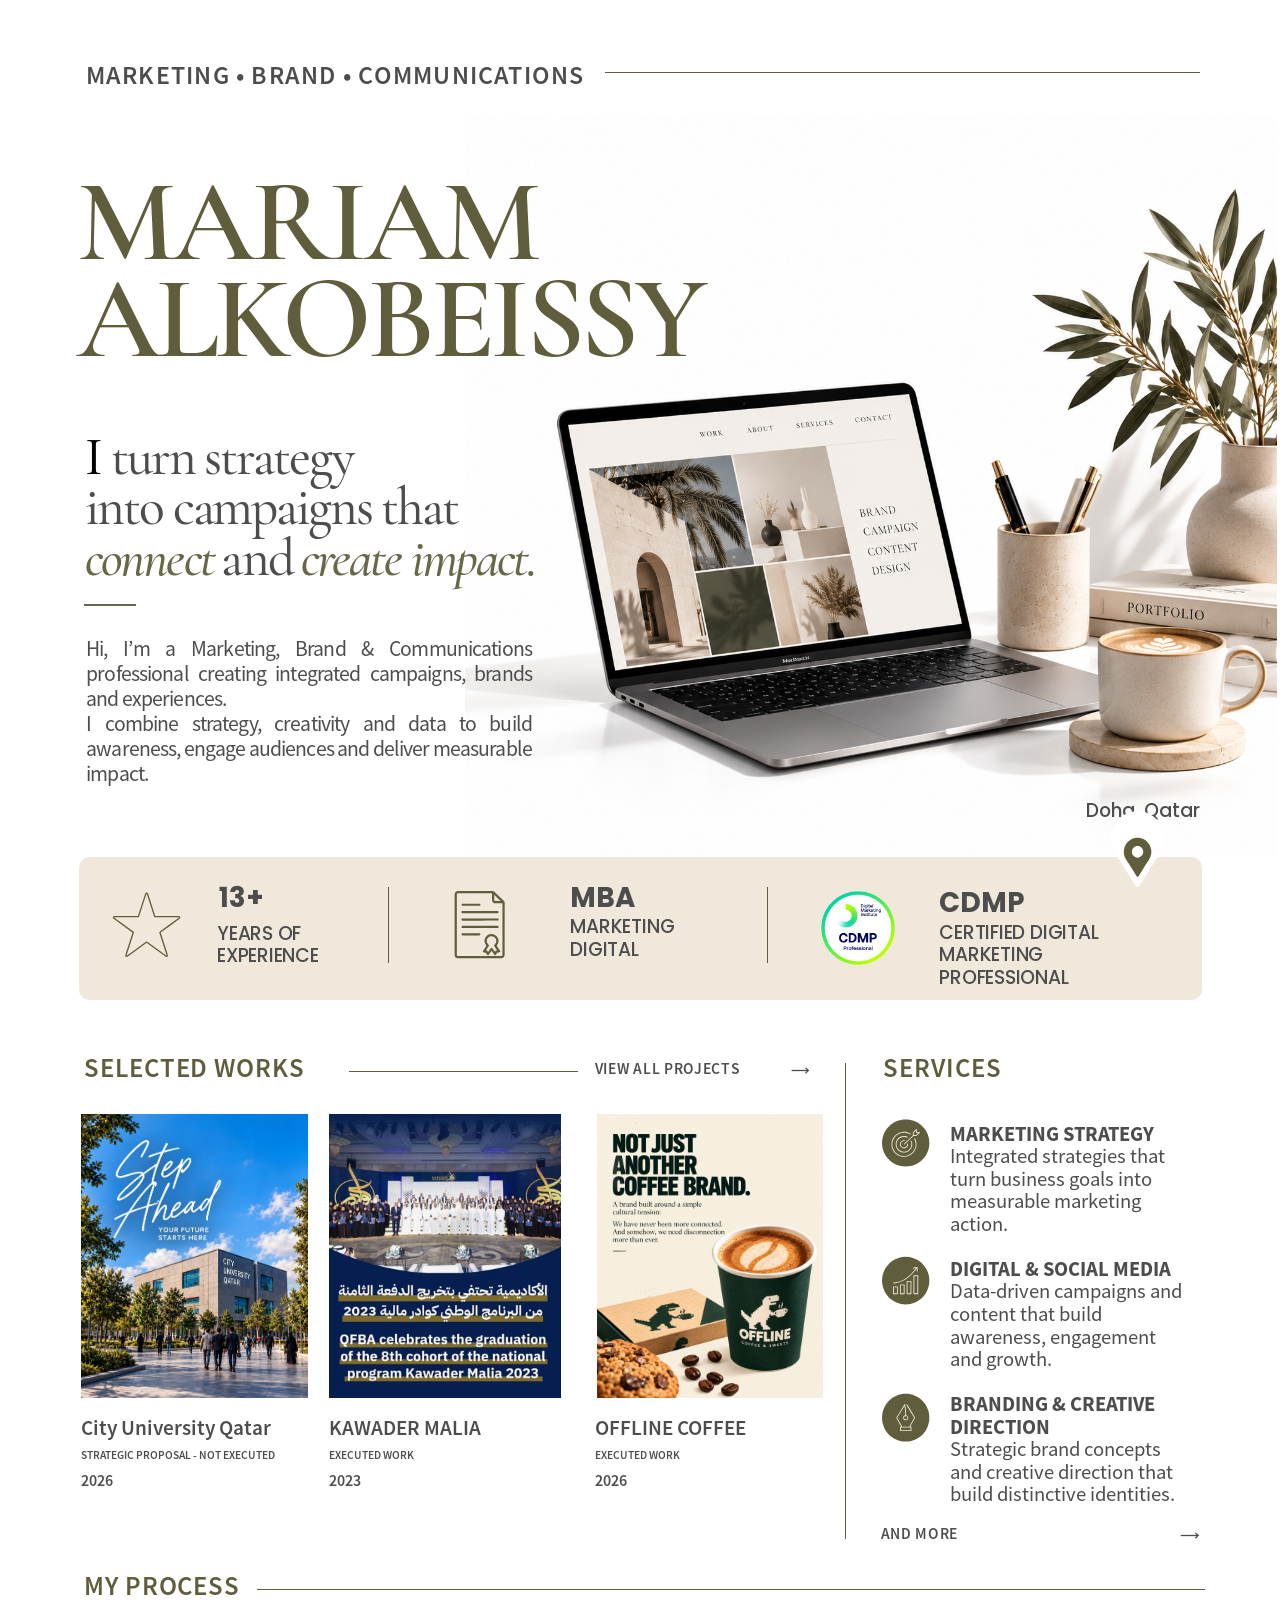
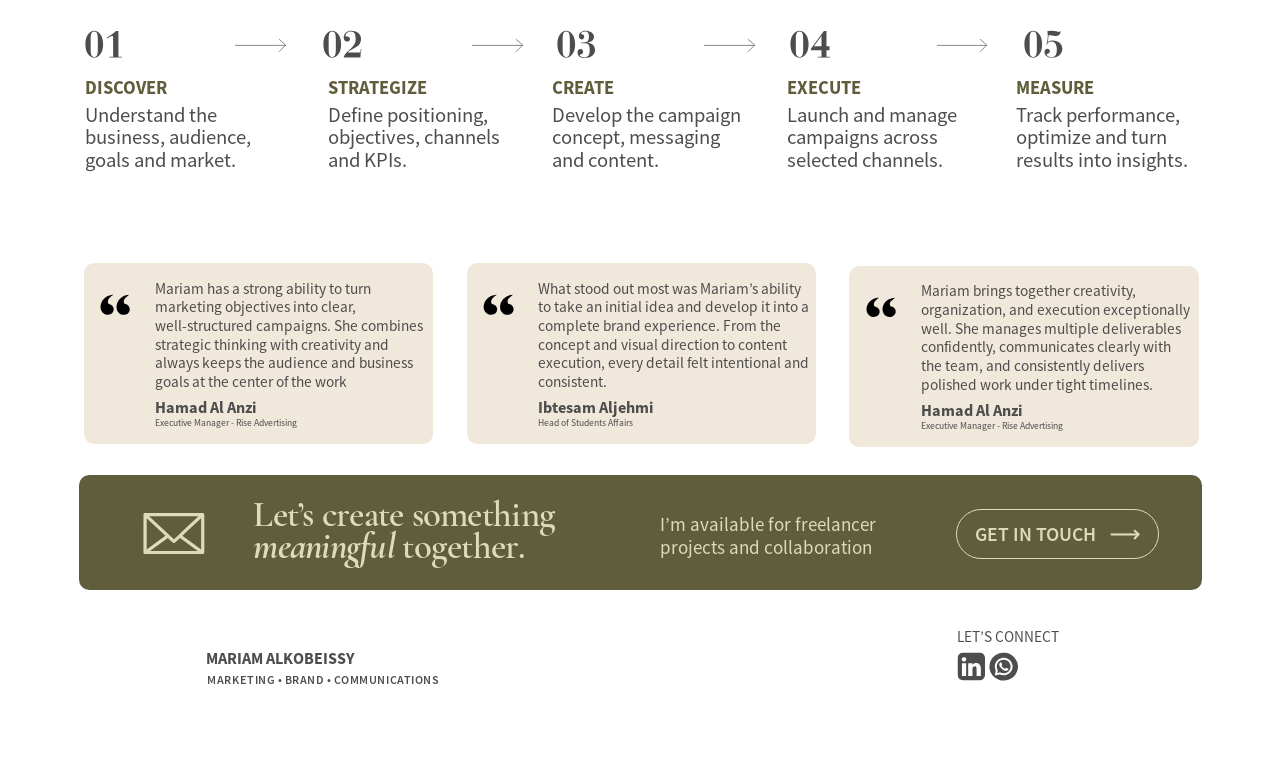
==== index.html @ dd38ef7b "Add portfolio home page (static HTML/CSS) Co-authored-by: Cursor <cursoragent@cursor.com>" ====
<!DOCTYPE html>
<html lang="en">
<head>
  <meta charset="utf-8">
  <meta name="viewport" content="width=device-width, initial-scale=1">
  <title>Mariam Alkobeissy | Marketing, Brand &amp; Communications</title>
  <meta name="description" content="I turn strategy into campaigns that connect and create impact. Marketing, Brand &amp; Communications professional based in Doha, Qatar.">
  <link rel="stylesheet" href="css/styles.css">
</head>
<body>
  <main class="page">

    <!-- ===================== HERO ===================== -->
    <section class="hero" aria-label="Introduction">
      <p class="txt hero__eyebrow">MARKETING • BRAND • COMMUNICATIONS</p>
      <span class="rule hero__eyebrow-line" aria-hidden="true"></span>

      <figure class="abs hero__image">
        <img src="assets/img/hero-workspace.png" alt="Laptop on a desk displaying the portfolio website, next to a vase and a cup of coffee">
      </figure>

      <h1 class="txt hero__name"><span class="l1">MARIAM</span><br><span class="l2">ALKOBEISSY</span></h1>

      <h2 class="txt hero__headline"><span class="hero__i">I</span> turn strategy<br>into campaigns that<br><em>connect</em><span class="gap"> <span class="w-and">and</span> </span><em class="w-create">create impact.</em></h2>
      <span class="abs hero__headline-rule" aria-hidden="true"></span>

      <div class="txt hero__intro">
        <p><span class="j">Hi, I’m a Marketing, Brand &amp; Communications</span><span class="j">professional creating integrated campaigns, brands</span><span>and experiences.</span></p>
        <p><span class="j">I combine strategy, creativity and data to build</span><span class="j">awareness, engage audiences and deliver measurable</span><span>impact.</span></p>
      </div>

      <p class="txt hero__location">Doha, Qatar</p>
      <img class="icon hero__pin" src="assets/icons/location-pin.svg" alt="" aria-hidden="true">
    </section>

    <!-- ===================== STATS ===================== -->
    <section class="stats" aria-label="Highlights">
      <div class="abs stats__band"></div>
      <span class="abs stats__divider stats__divider--1" aria-hidden="true"></span>
      <span class="abs stats__divider stats__divider--2" aria-hidden="true"></span>

      <ul>
        <li class="stat stat--experience">
          <img class="icon stat__icon" src="assets/icons/stat-experience.svg" alt="" aria-hidden="true">
          <p class="txt stat__value">13+</p>
          <p class="txt stat__label">YEARS OF<br>EXPERIENCE</p>
        </li>
        <li class="stat stat--mba">
          <img class="icon stat__icon" src="assets/icons/stat-mba.svg" alt="" aria-hidden="true">
          <p class="txt stat__value">MBA</p>
          <p class="txt stat__label">MARKETING<br>DIGITAL</p>
        </li>
        <li class="stat stat--cdmp">
          <img class="icon stat__badge" src="assets/img/cdmp-badge.png" alt="CDMP badge">
          <p class="txt stat__value">CDMP</p>
          <p class="txt stat__label">CERTIFIED DIGITAL<br>MARKETING<br>PROFESSIONAL</p>
        </li>
      </ul>
    </section>

    <!-- ===================== SELECTED WORKS ===================== -->
    <section class="work" id="work" aria-labelledby="work-title">
      <h2 class="txt section-title work__title" id="work-title">SELECTED WORKS</h2>
      <span class="rule work__rule" aria-hidden="true"></span>
      <!-- TODO: point to the projects page when it exists -->
      <a class="txt link-label work__all" href="#">VIEW ALL PROJECTS<img class="icon" src="assets/icons/arrow-link.svg" alt="" aria-hidden="true"></a>

      <ul>
        <li class="project project--city">
          <!-- TODO: link to the project details page when it exists -->
          <a href="#" aria-label="City University Qatar - Strategic proposal, not executed, 2026">
            <span class="abs project__media"><img src="assets/img/project-city-university.jpg" alt="City University Qatar campus building"></span>
            <h3 class="txt project__title">City University Qatar</h3>
            <p class="txt project__tag">STRATEGIC PROPOSAL - NOT EXECUTED</p>
            <p class="txt project__year">2026</p>
          </a>
        </li>
        <li class="project project--kawader">
          <a href="#" aria-label="Kawader Malia - Executed work, 2023">
            <span class="abs project__media"><img src="assets/img/project-kawader-malia.jpg" alt="QFBA graduation ceremony of the Kawader Malia program"></span>
            <h3 class="txt project__title">KAWADER MALIA</h3>
            <p class="txt project__tag">EXECUTED WORK</p>
            <p class="txt project__year">2023</p>
          </a>
        </li>
        <li class="project project--offline">
          <a href="#" aria-label="Offline Coffee - Executed work, 2026">
            <span class="abs project__media"><img src="assets/img/project-offline-coffee.jpg" alt="Offline Coffee brand packaging and cup"></span>
            <h3 class="txt project__title">OFFLINE COFFEE</h3>
            <p class="txt project__tag">EXECUTED WORK</p>
            <p class="txt project__year">2026</p>
          </a>
        </li>
      </ul>
    </section>

    <!-- ===================== SERVICES ===================== -->
    <section class="services" id="services" aria-labelledby="services-title">
      <span class="rule services__rule" aria-hidden="true"></span>
      <h2 class="txt section-title services__title" id="services-title">SERVICES</h2>

      <ul>
        <li class="service service--strategy">
          <img class="icon" src="assets/icons/service-strategy.svg" alt="" aria-hidden="true">
          <div class="txt service__body">
            <h3>MARKETING STRATEGY</h3>
            <p>Integrated strategies that<br>turn business goals into<br>measurable marketing<br>action.</p>
          </div>
        </li>
        <li class="service service--digital">
          <img class="icon" src="assets/icons/service-digital.svg" alt="" aria-hidden="true">
          <div class="txt service__body">
            <h3>DIGITAL &amp; SOCIAL MEDIA</h3>
            <p>Data-driven campaigns and<br>content that build<br>awareness, engagement<br>and growth.</p>
          </div>
        </li>
        <li class="service service--branding">
          <img class="icon" src="assets/icons/service-branding.svg" alt="" aria-hidden="true">
          <div class="txt service__body">
            <h3>BRANDING &amp; CREATIVE<br>DIRECTION</h3>
            <p>Strategic brand concepts<br>and creative direction that<br>build distinctive identities.</p>
          </div>
        </li>
      </ul>

      <!-- TODO: point to the services page when it exists -->
      <a class="txt link-label services__more" href="#">AND MORE<img class="icon" src="assets/icons/arrow-link.svg" alt="" aria-hidden="true"></a>
    </section>

    <!-- ===================== PROCESS ===================== -->
    <section class="process" id="process" aria-labelledby="process-title">
      <h2 class="txt section-title process__title" id="process-title">MY PROCESS</h2>
      <span class="rule process__rule" aria-hidden="true"></span>

      <ol>
        <li class="step step--1">
          <img class="icon step__no" src="assets/icons/step-01.svg" alt="01">
          <h3 class="txt step__title">DISCOVER</h3>
          <p class="txt step__text">Understand the<br>business, audience,<br>goals and market.</p>
        </li>
        <li class="step step--2">
          <img class="icon step__no" src="assets/icons/step-02.svg" alt="02">
          <h3 class="txt step__title">STRATEGIZE</h3>
          <p class="txt step__text">Define positioning,<br>objectives, channels<br>and KPIs.</p>
        </li>
        <li class="step step--3">
          <img class="icon step__no" src="assets/icons/step-03.svg" alt="03">
          <h3 class="txt step__title">CREATE</h3>
          <p class="txt step__text">Develop the campaign<br>concept, messaging<br>and content.</p>
        </li>
        <li class="step step--4">
          <img class="icon step__no" src="assets/icons/step-04.svg" alt="04">
          <h3 class="txt step__title">EXECUTE</h3>
          <p class="txt step__text">Launch and manage<br>campaigns across<br>selected channels.</p>
        </li>
        <li class="step step--5">
          <img class="icon step__no" src="assets/icons/step-05.svg" alt="05">
          <h3 class="txt step__title">MEASURE</h3>
          <p class="txt step__text">Track performance,<br>optimize and turn<br>results into insights.</p>
        </li>
      </ol>

      <img class="icon step__arrow step__arrow--1" src="assets/icons/arrow-process.svg" alt="" aria-hidden="true">
      <img class="icon step__arrow step__arrow--2" src="assets/icons/arrow-process.svg" alt="" aria-hidden="true">
      <img class="icon step__arrow step__arrow--3" src="assets/icons/arrow-process.svg" alt="" aria-hidden="true">
      <img class="icon step__arrow step__arrow--4" src="assets/icons/arrow-process.svg" alt="" aria-hidden="true">
    </section>

    <!-- ===================== TESTIMONIALS ===================== -->
    <section class="testimonials" aria-label="Testimonials">
      <ul>
        <li class="testimonial testimonial--1">
          <div class="abs testimonial__card"></div>
          <img class="icon testimonial__quote-mark" src="assets/icons/quote.svg" alt="" aria-hidden="true">
          <blockquote class="txt testimonial__text">Mariam has a strong ability to turn<br>marketing objectives into clear,<br>well-structured campaigns. She combines<br>strategic thinking with creativity and<br>always keeps the audience and business<br>goals at the center of the work</blockquote>
          <p class="txt testimonial__name">Hamad Al Anzi</p>
          <p class="txt testimonial__role">Executive Manager - Rise Advertising</p>
        </li>
        <li class="testimonial testimonial--2">
          <div class="abs testimonial__card"></div>
          <img class="icon testimonial__quote-mark" src="assets/icons/quote.svg" alt="" aria-hidden="true">
          <blockquote class="txt testimonial__text">What stood out most was Mariam’s ability<br>to take an initial idea and develop it into a<br>complete brand experience. From the<br>concept and visual direction to content<br>execution, every detail felt intentional and<br>consistent.</blockquote>
          <p class="txt testimonial__name">Ibtesam Aljehmi</p>
          <p class="txt testimonial__role">Head of Students Affairs</p>
        </li>
        <li class="testimonial testimonial--3">
          <div class="abs testimonial__card"></div>
          <img class="icon testimonial__quote-mark" src="assets/icons/quote.svg" alt="" aria-hidden="true">
          <blockquote class="txt testimonial__text">Mariam brings together creativity,<br>organization, and execution exceptionally<br>well. She manages multiple deliverables<br>confidently, communicates clearly with<br>the team, and consistently delivers<br>polished work under tight timelines.</blockquote>
          <p class="txt testimonial__name">Hamad Al Anzi</p>
          <p class="txt testimonial__role">Executive Manager - Rise Advertising</p>
        </li>
      </ul>
    </section>

    <!-- ===================== CALL TO ACTION ===================== -->
    <section class="cta" id="contact" aria-label="Contact">
      <div class="abs cta__band"></div>
      <img class="icon cta__envelope" src="assets/icons/envelope.svg" alt="" aria-hidden="true">
      <h2 class="txt cta__title">Let’s create something<br><em>meaningful</em><span class="gap"> </span>together.</h2>
      <p class="txt cta__text">I’m available for freelancer<br>projects and collaboration</p>
      <!-- TODO: replace with the real contact link (email / WhatsApp / form) -->
      <a class="abs cta__button" href="https://www.whatsapp.com/" target="_blank" rel="noopener">
        <span class="txt cta__button-label">GET IN TOUCH</span>
        <img class="icon cta__button-arrow" src="assets/icons/arrow-cta.svg" alt="" aria-hidden="true">
      </a>
    </section>

    <!-- ===================== FOOTER ===================== -->
    <footer class="footer">
      <p class="txt footer__connect">LET’S CONNECT</p>
      <!-- TODO: replace with the real profile links -->
      <a class="abs footer__social footer__social--linkedin" href="https://www.linkedin.com/" target="_blank" rel="noopener" aria-label="LinkedIn"><img src="assets/icons/social-linkedin.svg" alt=""></a>
      <a class="abs footer__social footer__social--whatsapp" href="https://www.whatsapp.com/" target="_blank" rel="noopener" aria-label="WhatsApp"><img src="assets/icons/social-whatsapp.svg" alt=""></a>
      <p class="txt footer__name">MARIAM ALKOBEISSY</p>
      <p class="txt footer__tagline">MARKETING • BRAND • COMMUNICATIONS</p>
    </footer>

  </main>
</body>
</html>
---- css/styles.css ----
/* ==========================================================================
   MK Portfolio - Home page
   Design reference: design/PORTFOLIO 2.pdf  (1920 x 3574 design units)

   All sizes below are written in design units ("px" on the 1920-wide artboard).
   A build-free conversion turns every unit into  calc(N * var(--u))  so the
   whole page scales proportionally with the viewport width (same layout on
   desktop, tablet and mobile, exactly like the PDF).
   ========================================================================== */

/* ---------- Fonts ---------- */
@font-face { font-family: "Cormorant Garamond"; font-weight: 500; font-style: normal; font-display: swap; src: url("../assets/fonts/CormorantGaramond-Medium.ttf") format("truetype"); }
@font-face { font-family: "Cormorant Garamond"; font-weight: 500; font-style: italic; font-display: swap; src: url("../assets/fonts/CormorantGaramond-MediumItalic.ttf") format("truetype"); }
@font-face { font-family: "Cormorant Garamond"; font-weight: 600; font-style: normal; font-display: swap; src: url("../assets/fonts/CormorantGaramond-SemiBold.ttf") format("truetype"); }
@font-face { font-family: "Cormorant Garamond"; font-weight: 700; font-style: italic; font-display: swap; src: url("../assets/fonts/CormorantGaramond-BoldItalic.ttf") format("truetype"); }
@font-face { font-family: "Source Sans Pro"; font-weight: 400; font-style: normal; font-display: swap; src: url("../assets/fonts/SourceSansPro-Regular.otf") format("opentype"); }
@font-face { font-family: "Source Sans Pro"; font-weight: 600; font-style: normal; font-display: swap; src: url("../assets/fonts/SourceSansPro-Semibold.otf") format("opentype"); }
@font-face { font-family: "Source Sans Pro"; font-weight: 700; font-style: normal; font-display: swap; src: url("../assets/fonts/SourceSansPro-Bold.otf") format("opentype"); }
@font-face { font-family: "Poppins"; font-weight: 500; font-style: normal; font-display: swap; src: url("../assets/fonts/Poppins-Medium.ttf") format("truetype"); }
@font-face { font-family: "Poppins"; font-weight: 700; font-style: normal; font-display: swap; src: url("../assets/fonts/Poppins-Bold.ttf") format("truetype"); }

/* ---------- Tokens ---------- */
:root {
  --color-olive: #605d3c;
  --color-accent: #686748;
  --color-text: #4d4d4d;
  --color-beige: #f0e8db;
  --color-sage: #dfdbb8;
  --color-black: #000000;
  --color-bg: #ffffff;

  --font-serif: "Cormorant Garamond", Georgia, serif;
  --font-sans: "Source Sans Pro", "Segoe UI", Arial, sans-serif;
  --font-display: "Poppins", "Segoe UI", Arial, sans-serif;

  /* 1 design unit. Fallback first, container-based unit when supported. */
  --u: calc(100vw / 1920);
}

/* ---------- Base ---------- */
*, *::before, *::after { box-sizing: border-box; }
html { -webkit-text-size-adjust: none; text-size-adjust: none; }
body { margin: 0; background: var(--color-bg); color: var(--color-text); font-family: var(--font-sans); font-weight: 400; overflow-x: hidden; }
h1, h2, h3, p, ul, ol, blockquote, figure { margin: 0; padding: 0; font-size: inherit; font-weight: inherit; }
ul, ol { list-style: none; }
a { color: inherit; text-decoration: none; }
a:focus-visible { outline: calc(2 * var(--u)) solid var(--color-olive); outline-offset: calc(4 * var(--u)); }
img, svg { display: block; }

/* ---------- Artboard ---------- */
.page { position: relative; width: 100%; aspect-ratio: 1920 / 3574; overflow: hidden; container-type: inline-size; }
@supports (width: 1cqw) { .page > section, .page > header, .page > footer { --u: calc(100cqw / 1920); } }
.page > :where(section, header, footer) { position: absolute; left: 0; width: 100%; }

/* Absolutely positioned building blocks (offsets are set per element below) */
.abs { position: absolute; }
.txt { position: absolute; margin: 0; white-space: nowrap; }
.rule { position: absolute; background: var(--color-olive); }
.icon { position: absolute; display: block; max-width: none; }

/* ==========================================================================
   HERO
   ========================================================================== */
.hero { top: 0; height: calc(1286 * var(--u)); z-index: 2; overflow: visible; }

.hero__eyebrow { left: calc(128.5 * var(--u)); top: calc(89.44 * var(--u)); font: 600 calc(39 * var(--u))/calc(44 * var(--u)) var(--font-sans); letter-spacing: 0.0475em; color: var(--color-text); }
.hero__eyebrow-line { left: calc(908 * var(--u)); top: calc(108 * var(--u)); width: calc(892 * var(--u)); height: calc(2 * var(--u)); }

.hero__name .l1 { letter-spacing: -0.036em; }
.hero__name .l2 { letter-spacing: -0.0388em; }
.hero__name { left: calc(116.2 * var(--u)); top: calc(260.62 * var(--u)); z-index: 3; font: 600 calc(175.6 * var(--u))/calc(146.1 * var(--u)) var(--font-serif); letter-spacing: -0.038em; color: var(--color-olive); }

.hero__image { left: calc(698 * var(--u)); top: calc(177 * var(--u)); width: calc(1217 * var(--u)); height: calc(1109 * var(--u)); overflow: hidden; margin: 0; }
.hero__image img { width: calc(1217 * var(--u)); height: calc(1112.2 * var(--u)); max-width: none; }

.hero__headline { left: calc(128 * var(--u)); top: calc(647.32 * var(--u)); font: 500 calc(80 * var(--u))/calc(76 * var(--u)) var(--font-serif); letter-spacing: -0.04em; color: var(--color-text); }
.hero__headline em { font-style: italic; color: var(--color-accent); letter-spacing: -0.0367em; }
.hero__headline .w-and { letter-spacing: -0.0288em; }
.hero__headline .w-create { letter-spacing: -0.0374em; word-spacing: 0; }
.hero__headline .gap { word-spacing: calc(-3.7 * var(--u)); }
.hero__headline .hero__i { color: var(--color-black); }
.hero__headline-rule { left: calc(126 * var(--u)); top: calc(906 * var(--u)); width: calc(78 * var(--u)); height: calc(3 * var(--u)); background: var(--color-accent); }

.hero__intro { left: calc(129.3 * var(--u)); top: calc(953.71 * var(--u)); width: calc(668.7 * var(--u)); font: 400 calc(32.6 * var(--u))/calc(37.6 * var(--u)) var(--font-sans); letter-spacing: -0.04em; color: var(--color-text); }
.hero__intro span { display: block; white-space: nowrap; }
.hero__intro .j { text-align: justify; text-align-last: justify; }

.hero__location { left: calc(1629.4 * var(--u)); top: calc(1200.13 * var(--u)); font: 500 calc(28.2 * var(--u))/calc(33.8 * var(--u)) var(--font-display); letter-spacing: 0; color: var(--color-text); }
.hero__pin { left: calc(1660 * var(--u)); top: calc(1212 * var(--u)); width: calc(92 * var(--u)); height: calc(122 * var(--u)); }

/* ==========================================================================
   STATS BAND
   ========================================================================== */
.stats { top: calc(1286 * var(--u)); height: calc(214.2 * var(--u)); }
.stats__band { left: calc(118 * var(--u)); top: 0; width: calc(1684.8 * var(--u)); height: calc(214.2 * var(--u)); background: var(--color-beige); border-radius: calc(15.5 * var(--u)); }
.stats__divider { top: calc(45.2 * var(--u)); width: calc(0.75 * var(--u)); height: calc(112.7 * var(--u)); background: var(--color-olive); }
.stats__divider--1 { left: calc(582.1 * var(--u)); }
.stats__divider--2 { left: calc(1150.2 * var(--u)); }

.stat__value { font-family: var(--font-display); font-weight: 700; font-size: calc(41.4 * var(--u)); line-height: calc(50 * var(--u)); letter-spacing: 0; color: var(--color-text); }
.stat__label { font-family: var(--font-display); font-weight: 500; font-size: calc(28.2 * var(--u)); line-height: calc(33.85 * var(--u)); letter-spacing: -0.0125em; color: var(--color-text); }

.stat--experience .stat__icon { left: calc(165 * var(--u)); top: calc(49 * var(--u)); width: calc(110 * var(--u)); height: calc(105 * var(--u)); }
.stat--experience .stat__value { left: calc(328 * var(--u)); top: calc(35.51 * var(--u)); }
.stat--experience .stat__label { left: calc(325.7 * var(--u)); top: calc(97.81 * var(--u)); }

.stat--mba .stat__icon { left: calc(676 * var(--u)); top: calc(46 * var(--u)); width: calc(86 * var(--u)); height: calc(110 * var(--u)); }
.stat--mba .stat__value { left: calc(855.6 * var(--u)); top: calc(35.51 * var(--u)); }
.stat--mba .stat__label { left: calc(855.6 * var(--u)); top: calc(88.61 * var(--u)); }

.stat--cdmp .stat__badge { left: calc(1232 * var(--u)); top: calc(51 * var(--u)); width: calc(111.24 * var(--u)); height: calc(111.24 * var(--u)); }
.stat--cdmp .stat__value { left: calc(1409 * var(--u)); top: calc(43.01 * var(--u)); }
.stat--cdmp .stat__label { left: calc(1409 * var(--u)); top: calc(96.31 * var(--u)); }

/* ==========================================================================
   SELECTED WORKS  /  SERVICES (two columns)
   ========================================================================== */
.work { top: calc(1560 * var(--u)); left: 0; width: calc(1240 * var(--u)); height: calc(780 * var(--u)); }
.services { top: calc(1560 * var(--u)); left: calc(1240 * var(--u)); width: calc(680 * var(--u)); height: calc(780 * var(--u)); }

.section-title { font: 600 calc(40.2 * var(--u))/calc(48 * var(--u)) var(--font-sans); letter-spacing: 0.035em; color: var(--color-olive); }
.link-label { font: 600 calc(23.4 * var(--u))/calc(28 * var(--u)) var(--font-sans); letter-spacing: 0.045em; color: var(--color-text); }

.work__title { left: calc(125.9 * var(--u)); top: calc(18.41 * var(--u)); }
.work__rule { left: calc(523.5 * var(--u)); top: calc(46.1 * var(--u)); width: calc(343 * var(--u)); height: calc(0.75 * var(--u)); }
.work__all { left: calc(891.9 * var(--u)); top: calc(29.48 * var(--u)); }
.work__all .icon { left: calc(291.1 * var(--u)); top: calc(6.52 * var(--u)); width: calc(34 * var(--u)); height: calc(20 * var(--u)); }

.project { }
.project__media { top: calc(111 * var(--u)); height: calc(426 * var(--u)); overflow: hidden; margin: 0; display: block; }
.project__media img { position: absolute; max-width: none; }
.project__title { font: 600 calc(31.8 * var(--u))/calc(38 * var(--u)) var(--font-sans); color: var(--color-text); }
.project__tag { font: 600 calc(17.2 * var(--u))/calc(22 * var(--u)) var(--font-sans); color: var(--color-text); }
.project__year { font: 600 calc(24 * var(--u))/calc(29 * var(--u)) var(--font-sans); color: var(--color-text); }
.project__title { top: calc(562.4 * var(--u)); }
.project__tag { top: calc(611.89 * var(--u)); }
.project__year { top: calc(645.97 * var(--u)); }

.project--city .project__media { left: calc(121 * var(--u)); width: calc(340.5 * var(--u)); }
.project--city .project__media img { left: 0; top: calc(-14 * var(--u)); width: calc(340.5 * var(--u)); height: calc(454 * var(--u)); }
.project--city .project__title, .project--city .project__tag, .project--city .project__year { left: calc(121.6 * var(--u)); }

.project--kawader .project__media { left: calc(493 * var(--u)); width: calc(349 * var(--u)); }
.project--kawader .project__media img { left: calc(-40 * var(--u)); top: calc(-56 * var(--u)); width: calc(423.53 * var(--u)); height: calc(522 * var(--u)); }
.project--kawader .project__title, .project--kawader .project__tag, .project--kawader .project__year { left: calc(493.6 * var(--u)); }

.project--offline .project__media { left: calc(895.26 * var(--u)); width: calc(339.01 * var(--u)); }
.project--offline .project__media img { left: 0; top: calc(-26 * var(--u)); width: calc(339.01 * var(--u)); height: calc(452.02 * var(--u)); }
.project--offline .project__title, .project--offline .project__tag, .project--offline .project__year { left: calc(892.6 * var(--u)); }

/* Services column (page x - 1240) */
.services__rule { left: calc(27.44 * var(--u)); top: calc(34.4 * var(--u)); width: calc(0.75 * var(--u)); height: calc(714.1 * var(--u)); }
.services__title { left: calc(84.6 * var(--u)); top: calc(18.51 * var(--u)); }
.service .icon { left: calc(78 * var(--u)); width: calc(80 * var(--u)); height: calc(79 * var(--u)); }
.service--strategy .icon { top: calc(115 * var(--u)); }
.service--digital .icon { top: calc(321 * var(--u)); }
.service--branding .icon { top: calc(527 * var(--u)); }
.service__body { left: calc(185.7 * var(--u)); font: 400 calc(31 * var(--u))/calc(33.85 * var(--u)) var(--font-sans); color: var(--color-text); }
.service__body h3 { font-weight: 700; }
.service--strategy .service__body { top: calc(123.95 * var(--u)); }
.service--digital .service__body { top: calc(326.85 * var(--u)); }
.service--branding .service__body { top: calc(529.85 * var(--u)); }
.services__more { left: calc(80.9 * var(--u)); top: calc(727.48 * var(--u)); letter-spacing: 0.042em; }
.services__more .icon { left: calc(446.1 * var(--u)); top: calc(5.51999999999998 * var(--u)); width: calc(34 * var(--u)); height: calc(20 * var(--u)); }

/* ==========================================================================
   PROCESS
   ========================================================================== */
.process { top: calc(2340 * var(--u)); height: calc(420 * var(--u)); }
.process__title { left: calc(125.8 * var(--u)); top: calc(15.51 * var(--u)); }
.process__rule { left: calc(386 * var(--u)); top: calc(43.2 * var(--u)); width: calc(1422 * var(--u)); height: calc(0.75 * var(--u)); }
.step__no { top: calc(103.9 * var(--u)); width: calc(61.6 * var(--u)); height: calc(44.3 * var(--u)); }
.step__arrow { top: calc(115 * var(--u)); width: calc(82 * var(--u)); height: calc(26 * var(--u)); }
.step__title { font: 700 calc(27.9 * var(--u))/calc(33 * var(--u)) var(--font-sans); color: var(--color-olive); top: calc(175.28 * var(--u)); }
.step__text { font: 400 calc(31 * var(--u))/calc(33.85 * var(--u)) var(--font-sans); color: var(--color-text); top: calc(215.45 * var(--u)); }
.step--1 .step__no { left: calc(125.9 * var(--u)); } .step--1 .step__title, .step--1 .step__text { left: calc(127.6 * var(--u)); }
.step--2 .step__no { left: calc(483.6 * var(--u)); } .step--2 .step__title, .step--2 .step__text { left: calc(491.5 * var(--u)); }
.step--3 .step__no { left: calc(834.4 * var(--u)); } .step--3 .step__title, .step--3 .step__text { left: calc(828.5 * var(--u)); }
.step--4 .step__no { left: calc(1184.2 * var(--u)); } .step--4 .step__title, .step--4 .step__text { left: calc(1180.5 * var(--u)); }
.step--5 .step__no { left: calc(1533.9 * var(--u)); } .step--5 .step__title, .step--5 .step__text { left: calc(1524.5 * var(--u)); }
.step__arrow--1 { left: calc(350 * var(--u)); } .step__arrow--2 { left: calc(705 * var(--u)); } .step__arrow--3 { left: calc(1053 * var(--u)); } .step__arrow--4 { left: calc(1402 * var(--u)); }

/* ==========================================================================
   TESTIMONIALS
   ========================================================================== */
.testimonials { top: calc(2795 * var(--u)); height: calc(290 * var(--u)); }
.testimonial__card { top: 0; width: calc(524 * var(--u)); height: calc(271.2 * var(--u)); background: var(--color-beige); border-radius: calc(15.5 * var(--u)); }
.testimonial__quote-mark { top: calc(43 * var(--u)); width: calc(55 * var(--u)); height: calc(37 * var(--u)); }
.testimonial__text { font: 400 calc(23 * var(--u))/calc(28 * var(--u)) var(--font-sans); color: var(--color-text); }
.testimonial__name { font: 700 calc(24.3 * var(--u))/calc(29 * var(--u)) var(--font-sans); color: var(--color-text); }
.testimonial__role { font: 400 calc(14.4 * var(--u))/calc(18 * var(--u)) var(--font-sans); color: var(--color-text); }

.testimonial--1 .testimonial__card { left: calc(126 * var(--u)); }
.testimonial--2 .testimonial__card { left: calc(700 * var(--u)); }
.testimonial--3 .testimonial__card { left: calc(1274 * var(--u)); top: calc(4 * var(--u)); }
.testimonial--1 .testimonial__quote-mark { left: calc(145 * var(--u)); }
.testimonial--2 .testimonial__quote-mark { left: calc(720 * var(--u)); }
.testimonial--3 .testimonial__quote-mark { left: calc(1294 * var(--u)); top: calc(47 * var(--u)); }
.testimonial--1 .testimonial__text, .testimonial--1 .testimonial__name, .testimonial--1 .testimonial__role { left: calc(233 * var(--u)); }
.testimonial--2 .testimonial__text, .testimonial--2 .testimonial__name, .testimonial--2 .testimonial__role { left: calc(807 * var(--u)); }
.testimonial--3 .testimonial__text, .testimonial--3 .testimonial__name, .testimonial--3 .testimonial__role { left: calc(1381 * var(--u)); }
.testimonial--1 .testimonial__text, .testimonial--2 .testimonial__text { top: calc(24.52 * var(--u)); }
.testimonial--1 .testimonial__name, .testimonial--2 .testimonial__name { top: calc(202.16 * var(--u)); }
.testimonial--1 .testimonial__role, .testimonial--2 .testimonial__role { top: calc(230.68 * var(--u)); }
.testimonial--3 .testimonial__text { top: calc(28.52 * var(--u)); }
.testimonial--3 .testimonial__name { top: calc(206.16 * var(--u)); }
.testimonial--3 .testimonial__role { top: calc(234.68 * var(--u)); }

/* ==========================================================================
   CALL TO ACTION
   ========================================================================== */
.cta { top: calc(3112 * var(--u)); height: calc(173 * var(--u)); }
.cta__band { left: calc(118 * var(--u)); top: calc(0.2 * var(--u)); width: calc(1684.8 * var(--u)); height: calc(172.8 * var(--u)); background: var(--color-olive); border-radius: calc(15.5 * var(--u)); }
.cta__envelope { left: calc(210 * var(--u)); top: calc(53 * var(--u)); width: calc(100 * var(--u)); height: calc(70 * var(--u)); }
.cta__title { left: calc(379.9 * var(--u)); top: calc(36.22 * var(--u)); font: 600 calc(55.2 * var(--u))/calc(49 * var(--u)) var(--font-serif); letter-spacing: -0.02em; color: var(--color-sage); }
.cta__title em { font-style: italic; font-weight: 700; }
.cta__title .gap { word-spacing: calc(-1.1 * var(--u)); }
.cta__text { left: calc(990.1 * var(--u)); top: calc(57.18 * var(--u)); font: 400 calc(28.6 * var(--u))/calc(34.9 * var(--u)) var(--font-sans); color: var(--color-sage); }
.cta__button { left: calc(1434 * var(--u)); top: calc(51 * var(--u)); width: calc(305 * var(--u)); height: calc(76 * var(--u)); border: calc(1 * var(--u)) solid var(--color-sage); border-radius: calc(38 * var(--u)); }
.cta__button-label { left: calc(27.2 * var(--u)); top: calc(18.18 * var(--u)); font: 600 calc(29.6 * var(--u))/calc(36 * var(--u)) var(--font-sans); color: var(--color-sage); }
.cta__button-arrow { left: calc(227 * var(--u)); top: calc(26 * var(--u)); width: calc(50 * var(--u)); height: calc(22 * var(--u)); }

/* ==========================================================================
   FOOTER
   ========================================================================== */
.footer { top: calc(3340 * var(--u)); height: calc(160 * var(--u)); }
.footer__connect { left: calc(1436 * var(--u)); top: calc(2.52 * var(--u)); font: 400 calc(23 * var(--u))/calc(28 * var(--u)) var(--font-sans); color: var(--color-text); }
.footer__social { top: calc(35 * var(--u)); display: block; }
.footer__social--linkedin { left: calc(1432 * var(--u)); width: calc(48 * var(--u)); height: calc(49 * var(--u)); }
.footer__social--whatsapp { left: calc(1481 * var(--u)); width: calc(49 * var(--u)); height: calc(50 * var(--u)); }
.footer__social img { width: 100%; height: 100%; }
.footer__name { left: calc(309.7 * var(--u)); top: calc(34.16 * var(--u)); font: 700 calc(24.3 * var(--u))/calc(29 * var(--u)) var(--font-sans); color: var(--color-text); }
.footer__tagline { left: calc(311.2 * var(--u)); top: calc(69.73 * var(--u)); font: 600 calc(18.2 * var(--u))/calc(22 * var(--u)) var(--font-sans); letter-spacing: 0.043em; color: var(--color-text); }
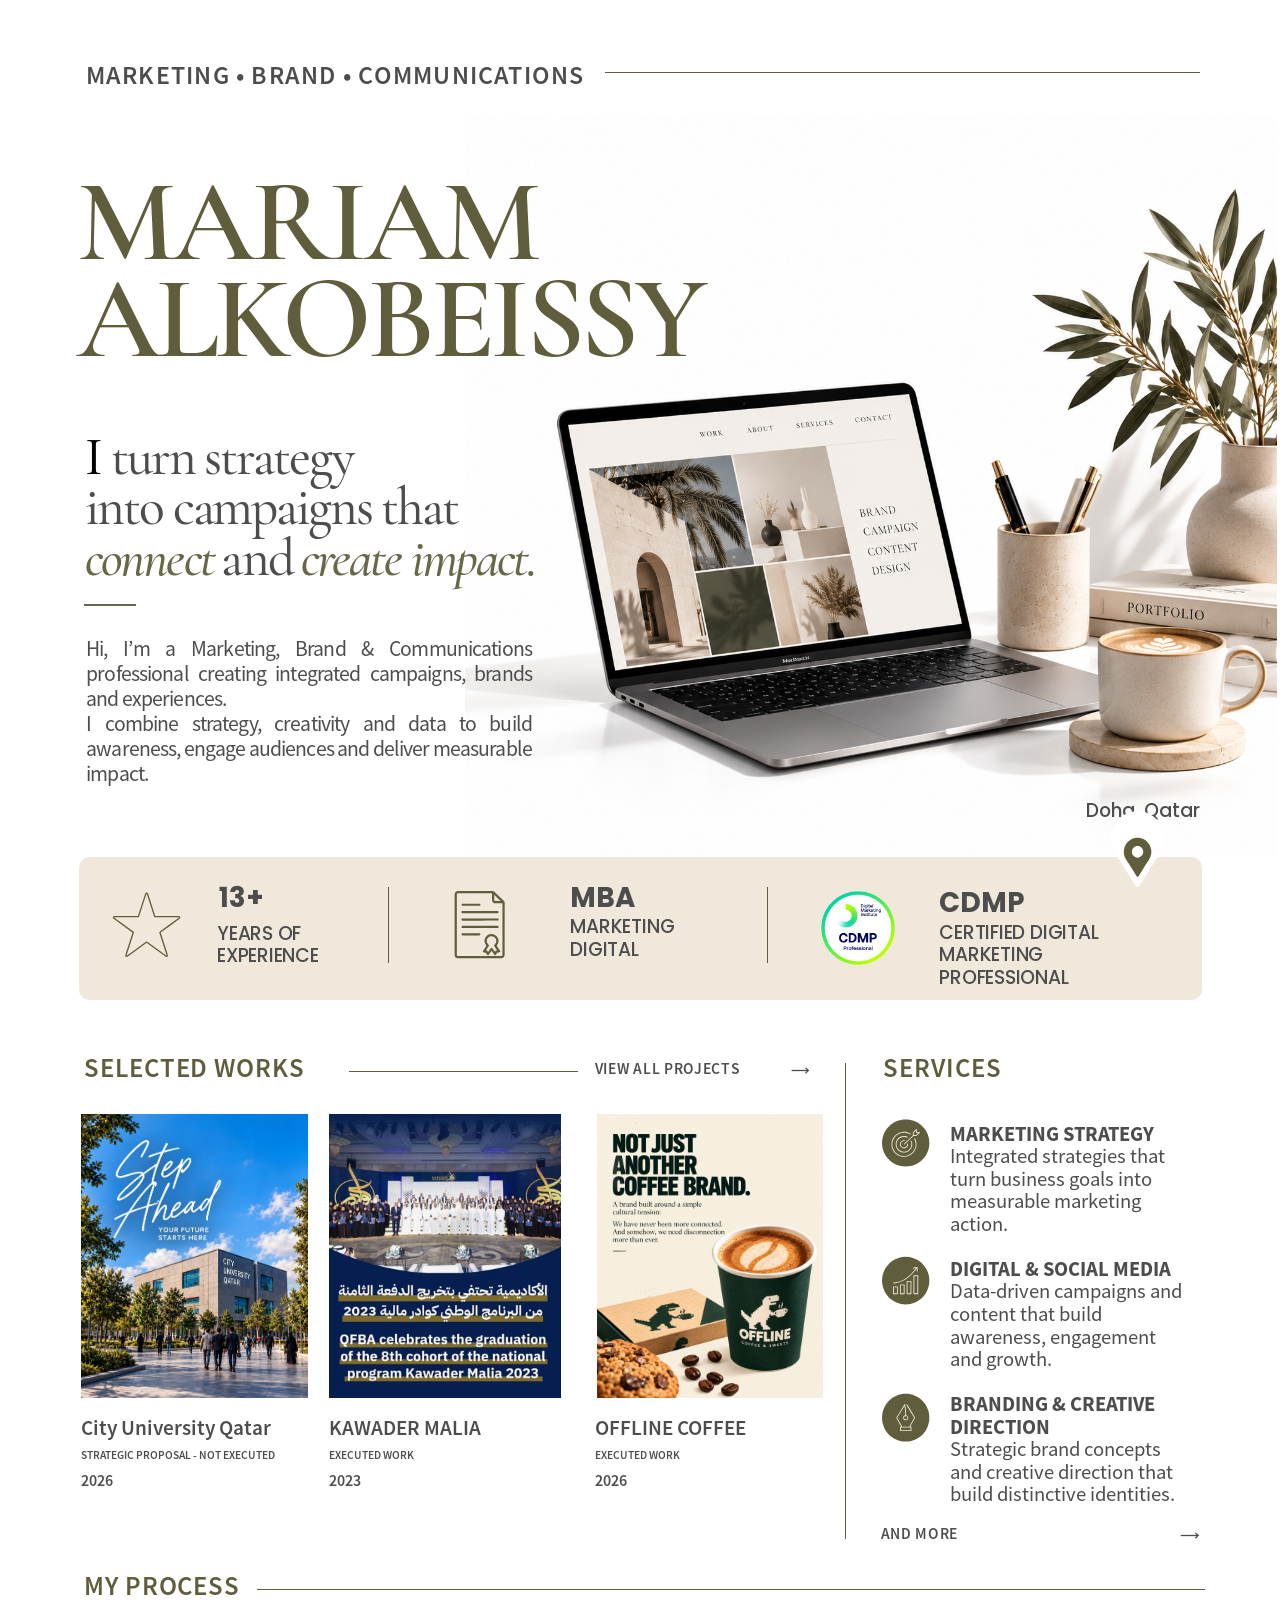
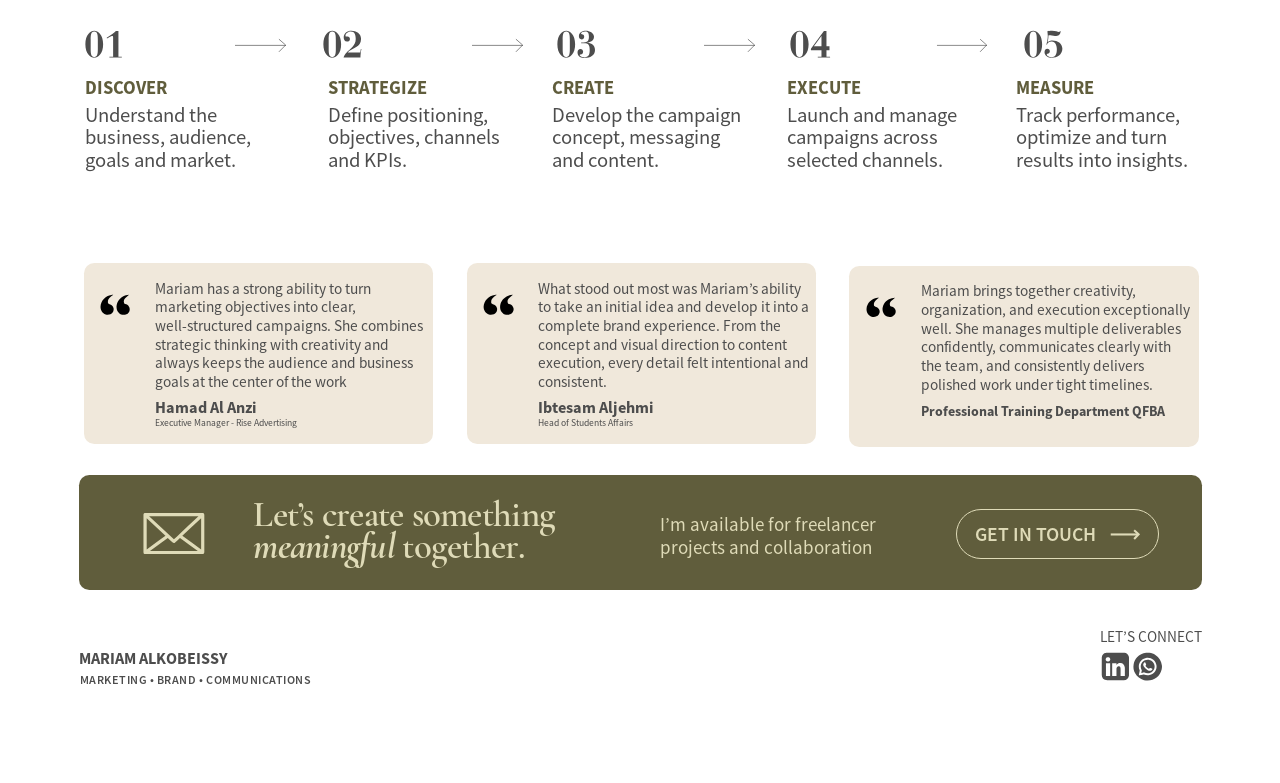
==== commit a67ac49b: "Update third testimonial author and align footer to the contact band Co-authored-by: Cursor <cursora" ====
--- a/index.html
+++ b/index.html
@@ -3,6 +3,9 @@
 <head>
   <meta charset="utf-8">
   <meta name="viewport" content="width=device-width, initial-scale=1">
+  <meta name="color-scheme" content="only light">
+  <meta name="supported-color-schemes" content="light">
+  <meta name="theme-color" content="#ffffff">
   <title>Mariam Alkobeissy | Marketing, Brand &amp; Communications</title>
   <meta name="description" content="I turn strategy into campaigns that connect and create impact. Marketing, Brand &amp; Communications professional based in Doha, Qatar.">
   <link rel="stylesheet" href="css/styles.css">
@@ -62,8 +65,7 @@
     <section class="work" id="work" aria-labelledby="work-title">
       <h2 class="txt section-title work__title" id="work-title">SELECTED WORKS</h2>
       <span class="rule work__rule" aria-hidden="true"></span>
-      <!-- TODO: point to the projects page when it exists -->
-      <a class="txt link-label work__all" href="#">VIEW ALL PROJECTS<img class="icon" src="assets/icons/arrow-link.svg" alt="" aria-hidden="true"></a>
+      <a class="txt link-label work__all" href="projects.html">VIEW ALL PROJECTS<img class="icon" src="assets/icons/arrow-link.svg" alt="" aria-hidden="true"></a>
 
       <ul>
         <li class="project project--city">
@@ -123,8 +125,7 @@
         </li>
       </ul>
 
-      <!-- TODO: point to the services page when it exists -->
-      <a class="txt link-label services__more" href="#">AND MORE<img class="icon" src="assets/icons/arrow-link.svg" alt="" aria-hidden="true"></a>
+      <a class="txt link-label services__more" href="services.html">AND MORE<img class="icon" src="assets/icons/arrow-link.svg" alt="" aria-hidden="true"></a>
     </section>
 
     <!-- ===================== PROCESS ===================== -->
@@ -187,8 +188,7 @@
           <div class="abs testimonial__card"></div>
           <img class="icon testimonial__quote-mark" src="assets/icons/quote.svg" alt="" aria-hidden="true">
           <blockquote class="txt testimonial__text">Mariam brings together creativity,<br>organization, and execution exceptionally<br>well. She manages multiple deliverables<br>confidently, communicates clearly with<br>the team, and consistently delivers<br>polished work under tight timelines.</blockquote>
-          <p class="txt testimonial__name">Hamad Al Anzi</p>
-          <p class="txt testimonial__role">Executive Manager - Rise Advertising</p>
+          <p class="txt testimonial__name testimonial__name--long">Professional Training Department QFBA</p>
         </li>
       </ul>
     </section>
@@ -199,8 +199,7 @@
       <img class="icon cta__envelope" src="assets/icons/envelope.svg" alt="" aria-hidden="true">
       <h2 class="txt cta__title">Let’s create something<br><em>meaningful</em><span class="gap"> </span>together.</h2>
       <p class="txt cta__text">I’m available for freelancer<br>projects and collaboration</p>
-      <!-- TODO: replace with the real contact link (email / WhatsApp / form) -->
-      <a class="abs cta__button" href="https://www.whatsapp.com/" target="_blank" rel="noopener">
+      <a class="abs cta__button" href="https://wa.me/97433789691" target="_blank" rel="noopener">
         <span class="txt cta__button-label">GET IN TOUCH</span>
         <img class="icon cta__button-arrow" src="assets/icons/arrow-cta.svg" alt="" aria-hidden="true">
       </a>
@@ -209,9 +208,8 @@
     <!-- ===================== FOOTER ===================== -->
     <footer class="footer">
       <p class="txt footer__connect">LET’S CONNECT</p>
-      <!-- TODO: replace with the real profile links -->
-      <a class="abs footer__social footer__social--linkedin" href="https://www.linkedin.com/" target="_blank" rel="noopener" aria-label="LinkedIn"><img src="assets/icons/social-linkedin.svg" alt=""></a>
-      <a class="abs footer__social footer__social--whatsapp" href="https://www.whatsapp.com/" target="_blank" rel="noopener" aria-label="WhatsApp"><img src="assets/icons/social-whatsapp.svg" alt=""></a>
+      <a class="abs footer__social footer__social--linkedin" href="https://www.linkedin.com/in/mariam-alkobeissy-1594118a/" target="_blank" rel="noopener" aria-label="LinkedIn"><img src="assets/icons/social-linkedin.svg" alt=""></a>
+      <a class="abs footer__social footer__social--whatsapp" href="https://wa.me/97433789691" target="_blank" rel="noopener" aria-label="WhatsApp"><img src="assets/icons/social-whatsapp.svg" alt=""></a>
       <p class="txt footer__name">MARIAM ALKOBEISSY</p>
       <p class="txt footer__tagline">MARKETING • BRAND • COMMUNICATIONS</p>
     </footer>
--- a/css/styles.css
+++ b/css/styles.css
@@ -39,7 +39,7 @@
 
 /* ---------- Base ---------- */
 *, *::before, *::after { box-sizing: border-box; }
-html { -webkit-text-size-adjust: none; text-size-adjust: none; }
+html { -webkit-text-size-adjust: none; text-size-adjust: none; color-scheme: only light; background: #ffffff; }
 body { margin: 0; background: var(--color-bg); color: var(--color-text); font-family: var(--font-sans); font-weight: 400; overflow-x: hidden; }
 h1, h2, h3, p, ul, ol, blockquote, figure { margin: 0; padding: 0; font-size: inherit; font-weight: inherit; }
 ul, ol { list-style: none; }
@@ -48,7 +48,7 @@
 img, svg { display: block; }
 
 /* ---------- Artboard ---------- */
-.page { position: relative; width: 100%; aspect-ratio: 1920 / 3574; overflow: hidden; container-type: inline-size; }
+.page { position: relative; background: var(--color-bg); width: 100%; aspect-ratio: 1920 / 3574; overflow: hidden; container-type: inline-size; }
 @supports (width: 1cqw) { .page > section, .page > header, .page > footer { --u: calc(100cqw / 1920); } }
 .page > :where(section, header, footer) { position: absolute; left: 0; width: 100%; }
 
@@ -205,6 +205,7 @@
 .testimonial--3 .testimonial__text { top: calc(28.52 * var(--u)); }
 .testimonial--3 .testimonial__name { top: calc(206.16 * var(--u)); }
 .testimonial--3 .testimonial__role { top: calc(234.68 * var(--u)); }
+.testimonial--3 .testimonial__name--long { top: calc(207.7 * var(--u)); font-size: calc(21 * var(--u)); }
 
 /* ==========================================================================
    CALL TO ACTION
@@ -224,10 +225,10 @@
    FOOTER
    ========================================================================== */
 .footer { top: calc(3340 * var(--u)); height: calc(160 * var(--u)); }
-.footer__connect { left: calc(1436 * var(--u)); top: calc(2.52 * var(--u)); font: 400 calc(23 * var(--u))/calc(28 * var(--u)) var(--font-sans); color: var(--color-text); }
+.footer__connect { right: calc(117.2 * var(--u)); top: calc(2.52 * var(--u)); font: 400 calc(23 * var(--u))/calc(28 * var(--u)) var(--font-sans); color: var(--color-text); }
 .footer__social { top: calc(35 * var(--u)); display: block; }
-.footer__social--linkedin { left: calc(1432 * var(--u)); width: calc(48 * var(--u)); height: calc(49 * var(--u)); }
-.footer__social--whatsapp { left: calc(1481 * var(--u)); width: calc(49 * var(--u)); height: calc(50 * var(--u)); }
+.footer__social--linkedin { left: calc(1648 * var(--u)); width: calc(48 * var(--u)); height: calc(49 * var(--u)); }
+.footer__social--whatsapp { left: calc(1697 * var(--u)); width: calc(49 * var(--u)); height: calc(50 * var(--u)); }
 .footer__social img { width: 100%; height: 100%; }
-.footer__name { left: calc(309.7 * var(--u)); top: calc(34.16 * var(--u)); font: 700 calc(24.3 * var(--u))/calc(29 * var(--u)) var(--font-sans); color: var(--color-text); }
-.footer__tagline { left: calc(311.2 * var(--u)); top: calc(69.73 * var(--u)); font: 600 calc(18.2 * var(--u))/calc(22 * var(--u)) var(--font-sans); letter-spacing: 0.043em; color: var(--color-text); }+.footer__name { left: calc(118 * var(--u)); top: calc(34.16 * var(--u)); font: 700 calc(24.3 * var(--u))/calc(29 * var(--u)) var(--font-sans); color: var(--color-text); }
+.footer__tagline { left: calc(119.5 * var(--u)); top: calc(69.73 * var(--u)); font: 600 calc(18.2 * var(--u))/calc(22 * var(--u)) var(--font-sans); letter-spacing: 0.043em; color: var(--color-text); }
